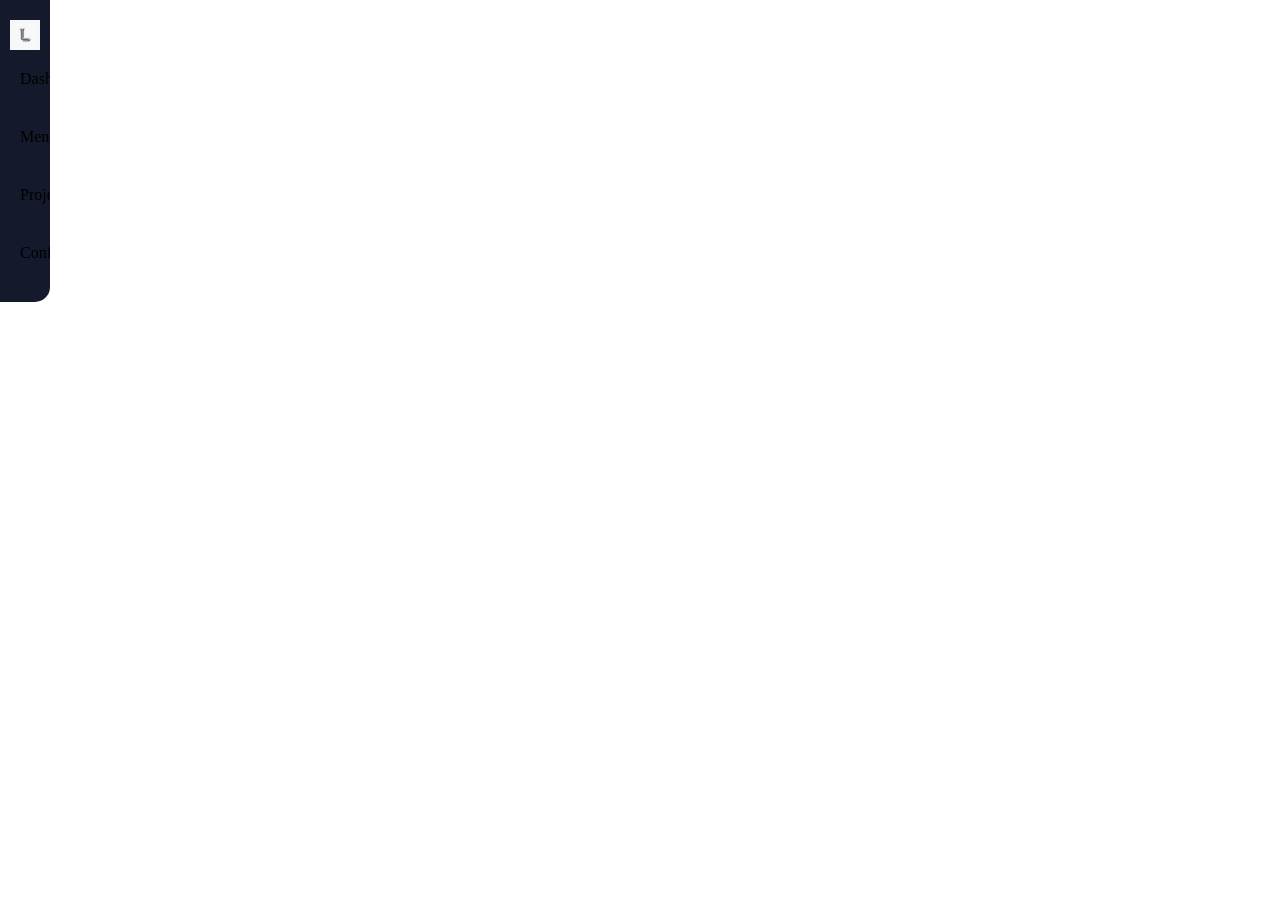
==== index.html @ 0a6986f7 "inicio da arquitetura e design da barra lateral" ====
<!DOCTYPE html>
<html lang="en">
<head>
    <meta charset="UTF-8">
    <meta name="viewport" content="width=device-width, initial-scale=1.0">
    <link rel="stylesheet" href="./css/style.css">
    <title>Lacerdx</title>
</head>
<body>
    <aside class="barra-lateral">
        <div class="header-barra">
            <img src="./assets/letraL.png" alt="logo">
            <h3>Lacerdx</h3>
        </div>

        <!-- Itens da barra -->
        <a href="#" class="itens-barra">Dashboard</a>
        <a href="#" class="itens-barra">Mensagens</a>
        <a href="#" class="itens-barra">Projetos</a>
        <a href="#" class="itens-barra">Configurações</a>
    </aside>
</body>
</html>
---- css/style.css ----
/* Reset */
*, 
*::before, 
*::after {
  box-sizing: border-box;
  margin: 0;
  padding: 0;
}

body{
    display: flex;
}

.itens-barra{
    color: black;
    text-decoration: none;
    display: flex;
    flex-direction: column;
    padding: 20px;
}

.itens-barra:hover{
    border-radius: 10px;
    background-color: rgba(255, 255, 30, 0.89)
}

.barra-lateral{
    width: 50px;
    background-color: #14192b;
    color: #eee;
    display: flex;
    flex-direction: column;
    padding: 20px 0px;
    border-top: 15px;
    border-bottom-right-radius: 15px;
    overflow: hidden;
    transition: 0.5s;
}

.barra-lateral:hover{
    width: 200px;
}

.header-barra{
    display: flex;
}

.header-barra > h3{
    margin-top: 5px;
}

.header-barra > img {
    width: 50px;
    padding: 0px 10px;

}
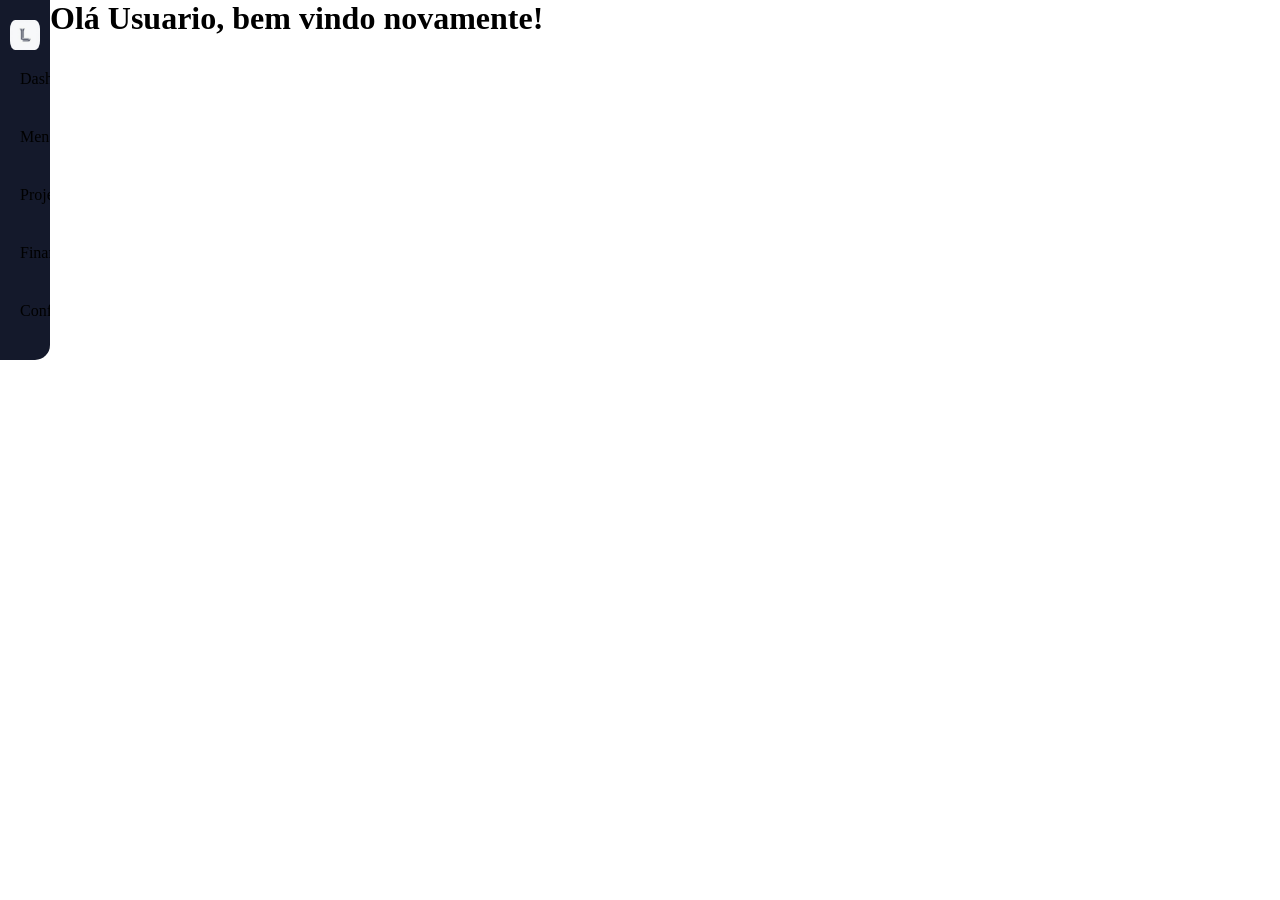
==== commit 9e1bcfcf: "reorganização das pastas" ====
--- a/index.html
+++ b/index.html
@@ -17,7 +17,10 @@
         <a href="#" class="itens-barra">Dashboard</a>
         <a href="#" class="itens-barra">Mensagens</a>
         <a href="#" class="itens-barra">Projetos</a>
+        <a href="#" class="itens-barra">Financeiro</a>
         <a href="#" class="itens-barra">Configurações</a>
     </aside>
+
+    <h1>Olá Usuario, bem vindo novamente!</h1>
 </body>
 </html>
--- a/css/style.css
+++ b/css/style.css
@@ -52,6 +52,8 @@
 .header-barra > img {
     width: 50px;
     padding: 0px 10px;
+    border-radius: 30%;
+    object-fit: cover;
 
 }
 
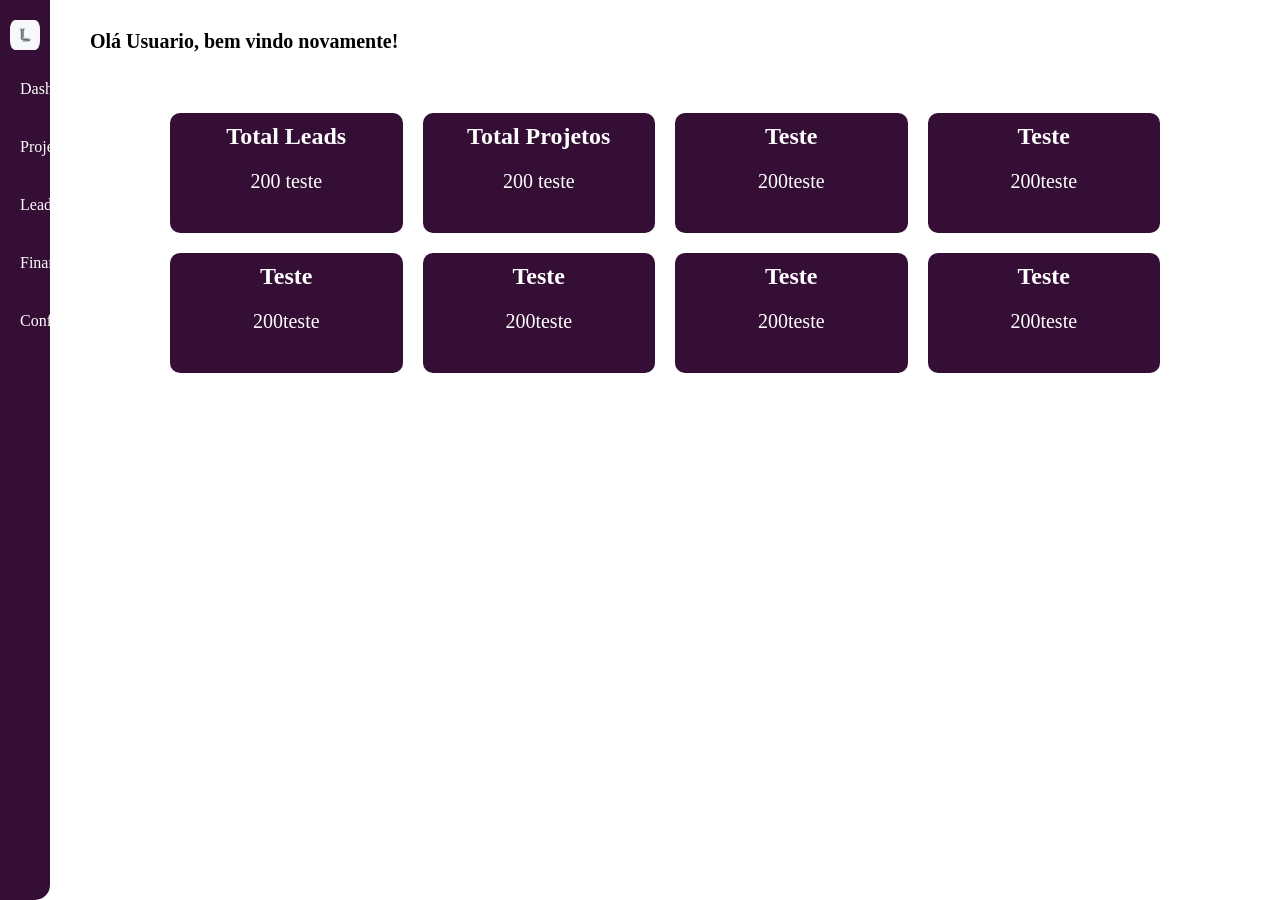
==== commit eb61efe7: "layout dashboard inicial" ====
--- a/index.html
+++ b/index.html
@@ -1,26 +1,63 @@
-<!DOCTYPE html>
+<!doctype html>
 <html lang="en">
-<head>
-    <meta charset="UTF-8">
-    <meta name="viewport" content="width=device-width, initial-scale=1.0">
-    <link rel="stylesheet" href="./css/style.css">
+  <head>
+    <meta charset="UTF-8" />
+    <meta name="viewport" content="width=device-width, initial-scale=1.0" />
+    <link rel="stylesheet" href="./assets/css/style.css" />
     <title>Lacerdx</title>
-</head>
-<body>
+  </head>
+  <body>
     <aside class="barra-lateral">
-        <div class="header-barra">
-            <img src="./assets/letraL.png" alt="logo">
-            <h3>Lacerdx</h3>
-        </div>
-
-        <!-- Itens da barra -->
-        <a href="#" class="itens-barra">Dashboard</a>
-        <a href="#" class="itens-barra">Mensagens</a>
-        <a href="#" class="itens-barra">Projetos</a>
-        <a href="#" class="itens-barra">Financeiro</a>
-        <a href="#" class="itens-barra">Configurações</a>
+      <div class="header-barra">
+        <img src="./assets/image/letraL.png" alt="logo" />
+        <h3>Lacerdx</h3>
+      </div>
+      <!-- Itens da barra -->
+      <a href="#" class="itens-barra">Dashboard</a>
+      <!-- <a href="#" class="itens-barra">Mensagens</a> -->
+      <a href="#" class="itens-barra">Projetos</a>
+      <a href="#" class="itens-barra">Leads</a>
+      <a href="#" class="itens-barra">Financeiro</a>
+      <a href="#" class="itens-barra">Configurações</a>
     </aside>
 
-    <h1>Olá Usuario, bem vindo novamente!</h1>
-</body>
-</html>+    <main>
+      <h1>Olá Usuario, bem vindo novamente!</h1>
+
+      <div class="container-dashboard">
+        <div class="caixa-dashboard">
+            <h2>Total Leads</h2>
+            <p>200 teste</p>
+        </div>
+        <div class="caixa-dashboard">
+            <h2>Total Projetos</h2>
+            <p>200 teste</p>
+        </div>
+        <div class="caixa-dashboard">
+            <h2>Teste</h2>
+            <p>200teste</p>
+        </div>
+        <div class="caixa-dashboard">
+            <h2>Teste</h2>
+            <p>200teste</p>
+        </div>
+        <div class="caixa-dashboard">
+            <h2>Teste</h2>
+            <p>200teste</p>
+        </div>
+        <div class="caixa-dashboard">
+            <h2>Teste</h2>
+            <p>200teste</p>
+        </div>
+        <div class="caixa-dashboard">
+            <h2>Teste</h2>
+            <p>200teste</p>
+        </div>
+        <div class="caixa-dashboard">
+            <h2>Teste</h2>
+            <p>200teste</p>
+        </div>
+      </div>
+    </main>
+  </body>
+</html>
--- a/assets/css/style.css
+++ b/assets/css/style.css
@@ -0,0 +1,106 @@
+/* Reset */
+*,
+*::before,
+*::after {
+  box-sizing: border-box;
+  margin: 0;
+  padding: 0;
+}
+
+body {
+  display: flex;
+  width: 100dvw;
+  height: 100dvh;
+  /* align-items: flex-start; */
+}
+
+main {
+  width: 100%;
+  display: flex;
+  flex-direction: column;
+  flex: 1;
+}
+
+h1 {
+  display: flex;
+  margin: 0px 0px 10px 40px;
+  margin-top: 30px;
+  font-size: 20px;
+}
+
+.itens-barra {
+  color: white;
+  text-decoration: none;
+  display: flex;
+  flex-direction: column;
+  padding: 20px;
+}
+
+.itens-barra:hover {
+  border-radius: 10px;
+  background-color: rgba(255, 68, 0, 0.655);
+}
+
+.barra-lateral {
+  width: 50px;
+  background-color: rgb(53, 14, 53);
+  display: flex;
+  color: white;
+  flex-direction: column;
+  padding: 20px 0px;
+  border-top: 15px;
+  border-bottom-right-radius: 15px;
+  overflow: hidden;
+  transition: 0.5s;
+}
+
+.barra-lateral:hover {
+  width: 200px;
+}
+
+.header-barra {
+  display: flex;
+  padding-bottom: 10px;
+}
+
+.header-barra > h3 {
+  margin-top: 5px;
+}
+
+.header-barra > img {
+  width: 50px;
+  padding: 0px 10px;
+  border-radius: 30%;
+  object-fit: cover;
+}
+
+.container-dashboard {
+  display: flex;
+  flex-wrap: wrap;
+  flex: 1;
+  width: 100%;
+  gap: 20px;
+  padding: 50px;
+  justify-content: center;
+    align-content: flex-start; /* evita que as linhas se espalhem pela altura toda */
+
+}
+
+.caixa-dashboard {
+  width: calc(25% - 50px); /* 4 caixas por linha */
+  height: 120px;
+  background-color: rgb(53, 14, 53);
+  border-radius: 10px;
+  display: flex;
+  flex-direction: column;
+  align-items: center;
+  color: white;
+}
+.caixa-dashboard > h2 {
+  margin-top: 10px;
+}
+
+.caixa-dashboard > p {
+  font-size: 20px;
+  padding: 20px;
+}
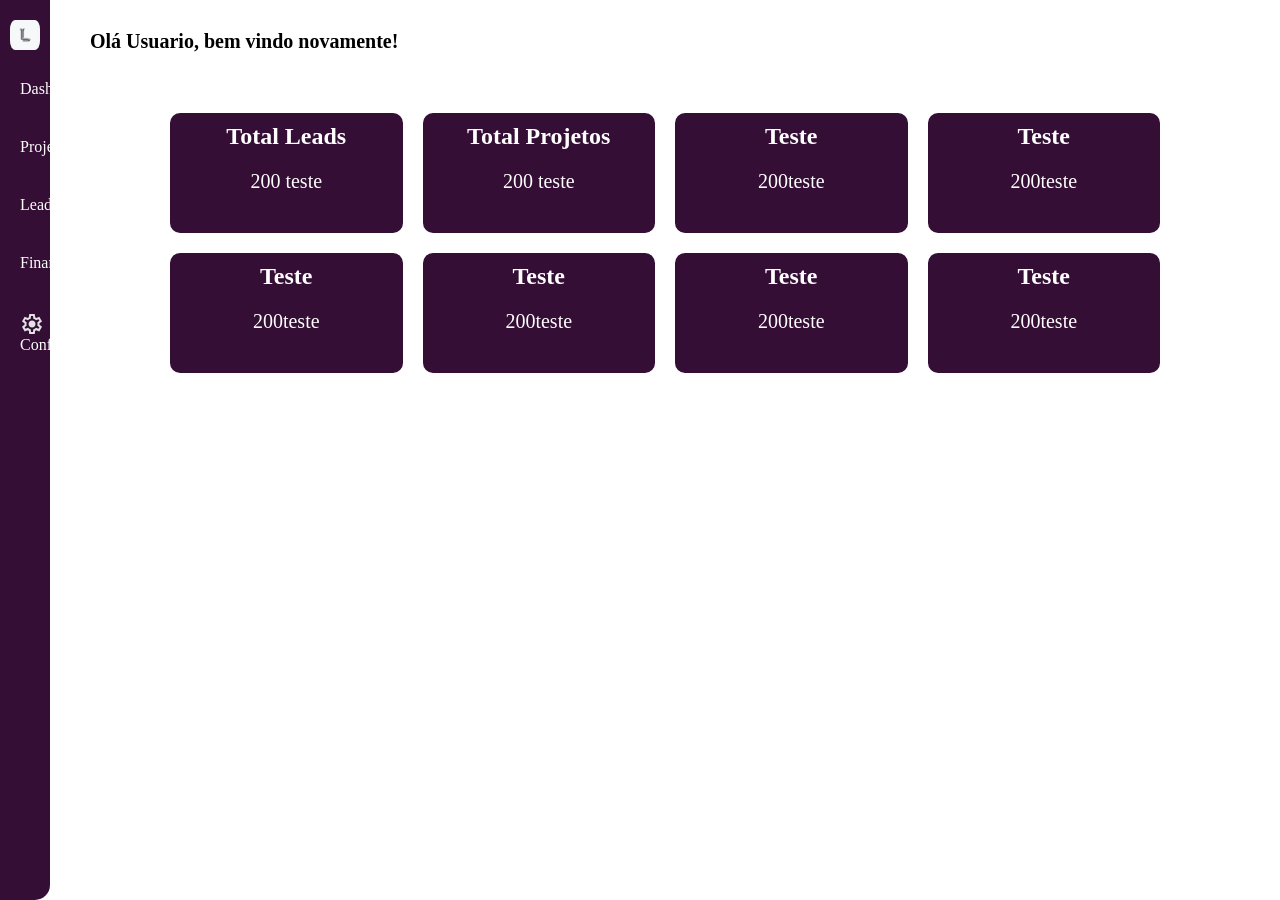
==== commit d2885070: "tentativa icon na barra lateral" ====
--- a/index.html
+++ b/index.html
@@ -18,7 +18,7 @@
       <a href="#" class="itens-barra">Projetos</a>
       <a href="#" class="itens-barra">Leads</a>
       <a href="#" class="itens-barra">Financeiro</a>
-      <a href="#" class="itens-barra">Configurações</a>
+      <a href="#" class="itens-barra"><svg xmlns="http://www.w3.org/2000/svg" height="24px" viewBox="0 -960 960 960" width="24px" fill="#e3e3e3"><path d="m370-80-16-128q-13-5-24.5-12T307-235l-119 50L78-375l103-78q-1-7-1-13.5v-27q0-6.5 1-13.5L78-585l110-190 119 50q11-8 23-15t24-12l16-128h220l16 128q13 5 24.5 12t22.5 15l119-50 110 190-103 78q1 7 1 13.5v27q0 6.5-2 13.5l103 78-110 190-118-50q-11 8-23 15t-24 12L590-80H370Zm70-80h79l14-106q31-8 57.5-23.5T639-327l99 41 39-68-86-65q5-14 7-29.5t2-31.5q0-16-2-31.5t-7-29.5l86-65-39-68-99 42q-22-23-48.5-38.5T533-694l-13-106h-79l-14 106q-31 8-57.5 23.5T321-633l-99-41-39 68 86 64q-5 15-7 30t-2 32q0 16 2 31t7 30l-86 65 39 68 99-42q22 23 48.5 38.5T427-266l13 106Zm42-180q58 0 99-41t41-99q0-58-41-99t-99-41q-59 0-99.5 41T342-480q0 58 40.5 99t99.5 41Zm-2-140Z"/></svg>Configurações</a>
     </aside>
 
     <main>
--- a/assets/css/style.css
+++ b/assets/css/style.css
@@ -82,8 +82,7 @@
   gap: 20px;
   padding: 50px;
   justify-content: center;
-    align-content: flex-start; /* evita que as linhas se espalhem pela altura toda */
-
+  align-content: flex-start; /* evita que as linhas se espalhem pela altura toda */
 }
 
 .caixa-dashboard {
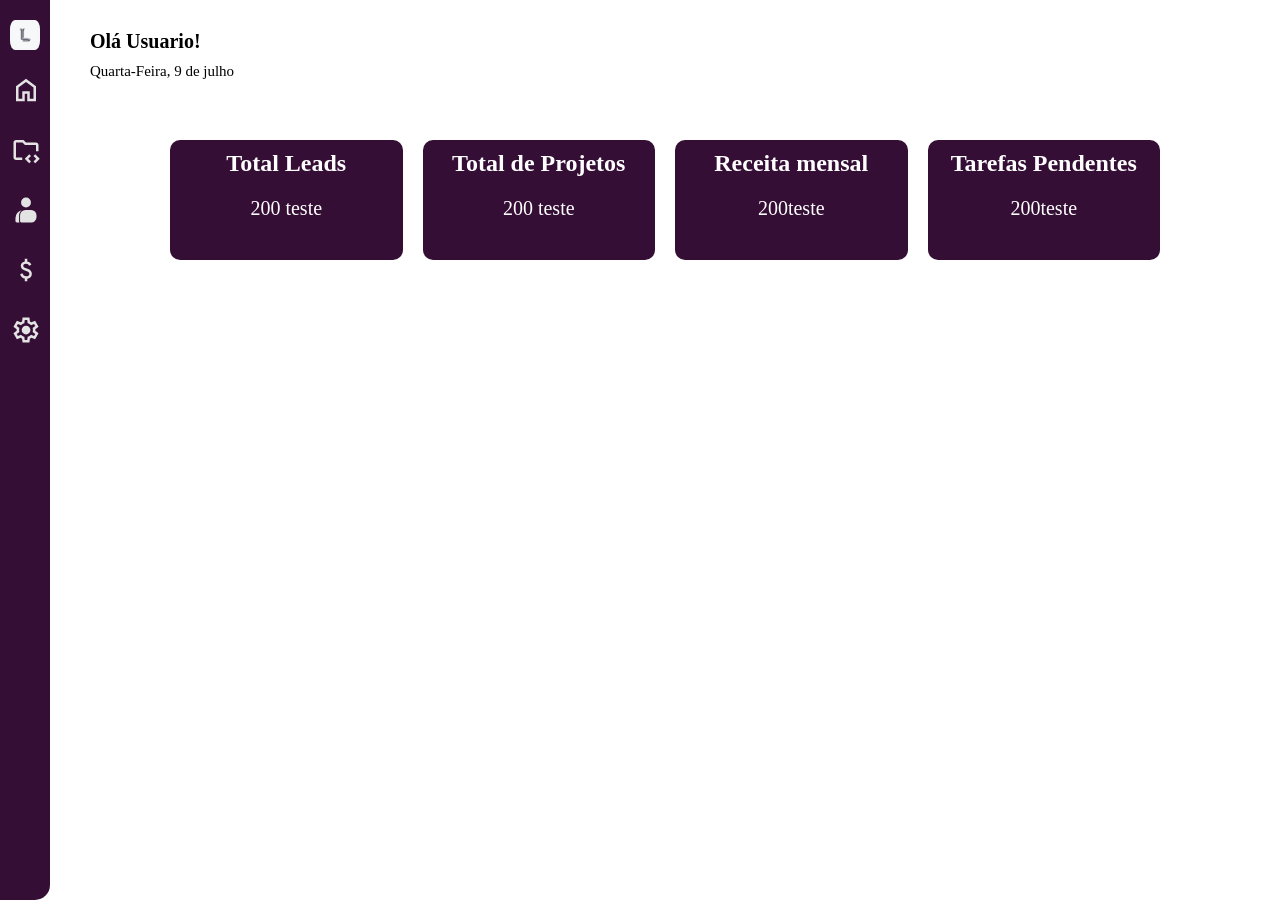
==== commit a8741453: "Ajsute no Dashboard e icones na barra lateral funcionando" ====
--- a/index.html
+++ b/index.html
@@ -1,5 +1,5 @@
 <!doctype html>
-<html lang="en">
+<html lang="pt-br">
   <head>
     <meta charset="UTF-8" />
     <meta name="viewport" content="width=device-width, initial-scale=1.0" />
@@ -7,57 +7,59 @@
     <title>Lacerdx</title>
   </head>
   <body>
+    <!-- Barra Laterak-->
     <aside class="barra-lateral">
+      <!-- Logo + nome do sistema -->
       <div class="header-barra">
         <img src="./assets/image/letraL.png" alt="logo" />
         <h3>Lacerdx</h3>
       </div>
-      <!-- Itens da barra -->
-      <a href="#" class="itens-barra">Dashboard</a>
-      <!-- <a href="#" class="itens-barra">Mensagens</a> -->
-      <a href="#" class="itens-barra">Projetos</a>
-      <a href="#" class="itens-barra">Leads</a>
-      <a href="#" class="itens-barra">Financeiro</a>
-      <a href="#" class="itens-barra"><svg xmlns="http://www.w3.org/2000/svg" height="24px" viewBox="0 -960 960 960" width="24px" fill="#e3e3e3"><path d="m370-80-16-128q-13-5-24.5-12T307-235l-119 50L78-375l103-78q-1-7-1-13.5v-27q0-6.5 1-13.5L78-585l110-190 119 50q11-8 23-15t24-12l16-128h220l16 128q13 5 24.5 12t22.5 15l119-50 110 190-103 78q1 7 1 13.5v27q0 6.5-2 13.5l103 78-110 190-118-50q-11 8-23 15t-24 12L590-80H370Zm70-80h79l14-106q31-8 57.5-23.5T639-327l99 41 39-68-86-65q5-14 7-29.5t2-31.5q0-16-2-31.5t-7-29.5l86-65-39-68-99 42q-22-23-48.5-38.5T533-694l-13-106h-79l-14 106q-31 8-57.5 23.5T321-633l-99-41-39 68 86 64q-5 15-7 30t-2 32q0 16 2 31t7 30l-86 65 39 68 99-42q22 23 48.5 38.5T427-266l13 106Zm42-180q58 0 99-41t41-99q0-58-41-99t-99-41q-59 0-99.5 41T342-480q0 58 40.5 99t99.5 41Zm-2-140Z"/></svg>Configurações</a>
+
+      <nav class="nav-barra">
+        <a href="#" class="itens-barra"><svg xmlns="http://www.w3.org/2000/svg" height="24px" viewBox="0 -960 960 960" width="24px" fill="#e3e3e3"><path d="M240-200h120v-240h240v240h120v-360L480-740 240-560v360Zm-80 80v-480l320-240 320 240v480H520v-240h-80v240H160Zm320-350Z"/></svg>
+          Dashboard</a>
+        <a href="#" class="itens-barra"><svg xmlns="http://www.w3.org/2000/svg" height="24px" viewBox="0 -960 960 960" width="24px" fill="#e3e3e3"><path d="M160-240v-480 520-40Zm0 80q-33 0-56.5-23.5T80-240v-480q0-33 23.5-56.5T160-800h240l80 80h320q33 0 56.5 23.5T880-640v200h-80v-200H447l-80-80H160v480h200v80H160ZM584-56 440-200l144-144 56 57-87 87 87 87-56 57Zm192 0-56-57 87-87-87-87 56-57 144 144L776-56Z"/></svg>
+          Projetos</a>
+        <a href="#" class="itens-barra"><svg xmlns="http://www.w3.org/2000/svg" height="24px" viewBox="0 -960 960 960" width="24px" fill="#e3e3e3"><path d="M185-80q-17 0-29.5-12.5T143-122v-105q0-90 56-159t144-88q-40 28-62 70.5T259-312v190q0 11 3 22t10 20h-87Zm147 0q-17 0-29.5-12.5T290-122v-190q0-70 49.5-119T459-480h189q70 0 119 49t49 119v64q0 70-49 119T648-80H332Zm148-484q-66 0-112-46t-46-112q0-66 46-112t112-46q66 0 112 46t46 112q0 66-46 112t-112 46Z"/></svg>
+          Leads</a>
+        <a href="#" class="itens-barra"><svg xmlns="http://www.w3.org/2000/svg" height="24px" viewBox="0 -960 960 960" width="24px" fill="#e3e3e3"><path d="M441-120v-86q-53-12-91.5-46T293-348l74-30q15 48 44.5 73t77.5 25q41 0 69.5-18.5T587-356q0-35-22-55.5T463-458q-86-27-118-64.5T313-614q0-65 42-101t86-41v-84h80v84q50 8 82.5 36.5T651-650l-74 32q-12-32-34-48t-60-16q-44 0-67 19.5T393-614q0 33 30 52t104 40q69 20 104.5 63.5T667-358q0 71-42 108t-104 46v84h-80Z"/></svg>
+          Financeiro</a>
+        <a href="#" class="itens-barra">
+          <svg xmlns="http://www.w3.org/2000/svg" height="24px" viewBox="0 -960 960 960" width="24px" fill="#e3e3e3"><path d="m370-80-16-128q-13-5-24.5-12T307-235l-119 50L78-375l103-78q-1-7-1-13.5v-27q0-6.5 1-13.5L78-585l110-190 119 50q11-8 23-15t24-12l16-128h220l16 128q13 5 24.5 12t22.5 15l119-50 110 190-103 78q1 7 1 13.5v27q0 6.5-2 13.5l103 78-110 190-118-50q-11 8-23 15t-24 12L590-80H370Zm70-80h79l14-106q31-8 57.5-23.5T639-327l99 41 39-68-86-65q5-14 7-29.5t2-31.5q0-16-2-31.5t-7-29.5l86-65-39-68-99 42q-22-23-48.5-38.5T533-694l-13-106h-79l-14 106q-31 8-57.5 23.5T321-633l-99-41-39 68 86 64q-5 15-7 30t-2 32q0 16 2 31t7 30l-86 65 39 68 99-42q22 23 48.5 38.5T427-266l13 106Zm42-180q58 0 99-41t41-99q0-58-41-99t-99-41q-59 0-99.5 41T342-480q0 58 40.5 99t99.5 41Zm-2-140Z"/></svg>
+          Configurações</a>
+      </nav>
     </aside>
 
+  <!-- Tela Principal -->
     <main>
-      <h1>Olá Usuario, bem vindo novamente!</h1>
+      <!-- Mensagem de boas-vindas -->
+      <section class="bem-vindo">
+        <h1>Olá Usuario!</h1>
+        <p>Quarta-Feira, 9 de julho</p>
+      </section>
 
-      <div class="container-dashboard">
+      <!-- Indicadores do dashboard -->
+      <section class="container-dashboard">
         <div class="caixa-dashboard">
-            <h2>Total Leads</h2>
-            <p>200 teste</p>
+          <h2>Total Leads</h2>
+          <p>200 teste</p>
         </div>
+
         <div class="caixa-dashboard">
-            <h2>Total Projetos</h2>
-            <p>200 teste</p>
+          <h2>Total de Projetos</h2>
+          <p>200 teste</p>
         </div>
+
         <div class="caixa-dashboard">
-            <h2>Teste</h2>
-            <p>200teste</p>
+          <h2>Receita mensal</h2>
+          <p>200teste</p>
         </div>
+
         <div class="caixa-dashboard">
-            <h2>Teste</h2>
-            <p>200teste</p>
+          <h2>Tarefas Pendentes</h2>
+          <p>200teste</p>
         </div>
-        <div class="caixa-dashboard">
-            <h2>Teste</h2>
-            <p>200teste</p>
-        </div>
-        <div class="caixa-dashboard">
-            <h2>Teste</h2>
-            <p>200teste</p>
-        </div>
-        <div class="caixa-dashboard">
-            <h2>Teste</h2>
-            <p>200teste</p>
-        </div>
-        <div class="caixa-dashboard">
-            <h2>Teste</h2>
-            <p>200teste</p>
-        </div>
-      </div>
+      </section>
     </main>
   </body>
 </html>
--- a/assets/css/style.css
+++ b/assets/css/style.css
@@ -11,60 +11,35 @@
   display: flex;
   width: 100dvw;
   height: 100dvh;
-  /* align-items: flex-start; */
 }
 
 main {
   width: 100%;
+  flex: 1;
   display: flex;
   flex-direction: column;
-  flex: 1;
-}
-
-h1 {
-  display: flex;
-  margin: 0px 0px 10px 40px;
-  margin-top: 30px;
-  font-size: 20px;
-}
-
-.itens-barra {
-  color: white;
-  text-decoration: none;
-  display: flex;
-  flex-direction: column;
-  padding: 20px;
-}
-
-.itens-barra:hover {
-  border-radius: 10px;
-  background-color: rgba(255, 68, 0, 0.655);
 }
 
 .barra-lateral {
-  width: 50px;
+  width: 50px; 
+  padding: 20px 0px;
   background-color: rgb(53, 14, 53);
+  color: white;
   display: flex;
-  color: white;
   flex-direction: column;
-  padding: 20px 0px;
-  border-top: 15px;
   border-bottom-right-radius: 15px;
   overflow: hidden;
-  transition: 0.5s;
+  transition: 0.5s; /* anima a abertura/fechamento do menu */
 }
 
 .barra-lateral:hover {
   width: 200px;
 }
 
+/* Cabeçalho da barra: logo + nome do sistema */
 .header-barra {
   display: flex;
   padding-bottom: 10px;
-}
-
-.header-barra > h3 {
-  margin-top: 5px;
 }
 
 .header-barra > img {
@@ -74,13 +49,56 @@
   object-fit: cover;
 }
 
+.header-barra > h3 {
+  margin-top: 5px;
+}
+
+/* Links do menu lateral */
+.itens-barra {
+  padding: 15px 1px;
+  color: white;
+  text-decoration: none;
+  display: flex;
+  font-size: 15px;
+  flex-direction: row;      /* mudou de column para row */
+  align-items: center;      /* alinha verticalmente svg e texto */
+  gap: 10px;                /* espaço entre o ícone e o texto */
+}
+
+.itens-barra > svg {
+  flex-shrink: 0;           /* impede o ícone de ser espremido/cortado */
+  width: 50px;
+  height: 30px;
+}
+
+
+.itens-barra:hover {
+  border-radius: 10px;
+  background-color: rgba(255, 68, 0, 0.655);
+}
+
+.bem-vindo {
+  display: flex;
+  flex-direction: column;
+}
+
+.bem-vindo > h1 {
+  margin: 30px 0px 10px 40px;
+  font-size: 20px;
+}
+
+.bem-vindo > p {
+  margin: 0px 0px 10px 40px;
+  font-size: 15px;
+}
+
 .container-dashboard {
+  flex: 1;
+  width: 100%;
+  padding: 50px;
   display: flex;
   flex-wrap: wrap;
-  flex: 1;
-  width: 100%;
   gap: 20px;
-  padding: 50px;
   justify-content: center;
   align-content: flex-start; /* evita que as linhas se espalhem pela altura toda */
 }
@@ -90,16 +108,17 @@
   height: 120px;
   background-color: rgb(53, 14, 53);
   border-radius: 10px;
+  color: white;
   display: flex;
   flex-direction: column;
   align-items: center;
-  color: white;
 }
+
 .caixa-dashboard > h2 {
   margin-top: 10px;
 }
 
 .caixa-dashboard > p {
+  padding: 20px;
   font-size: 20px;
-  padding: 20px;
-}
+}
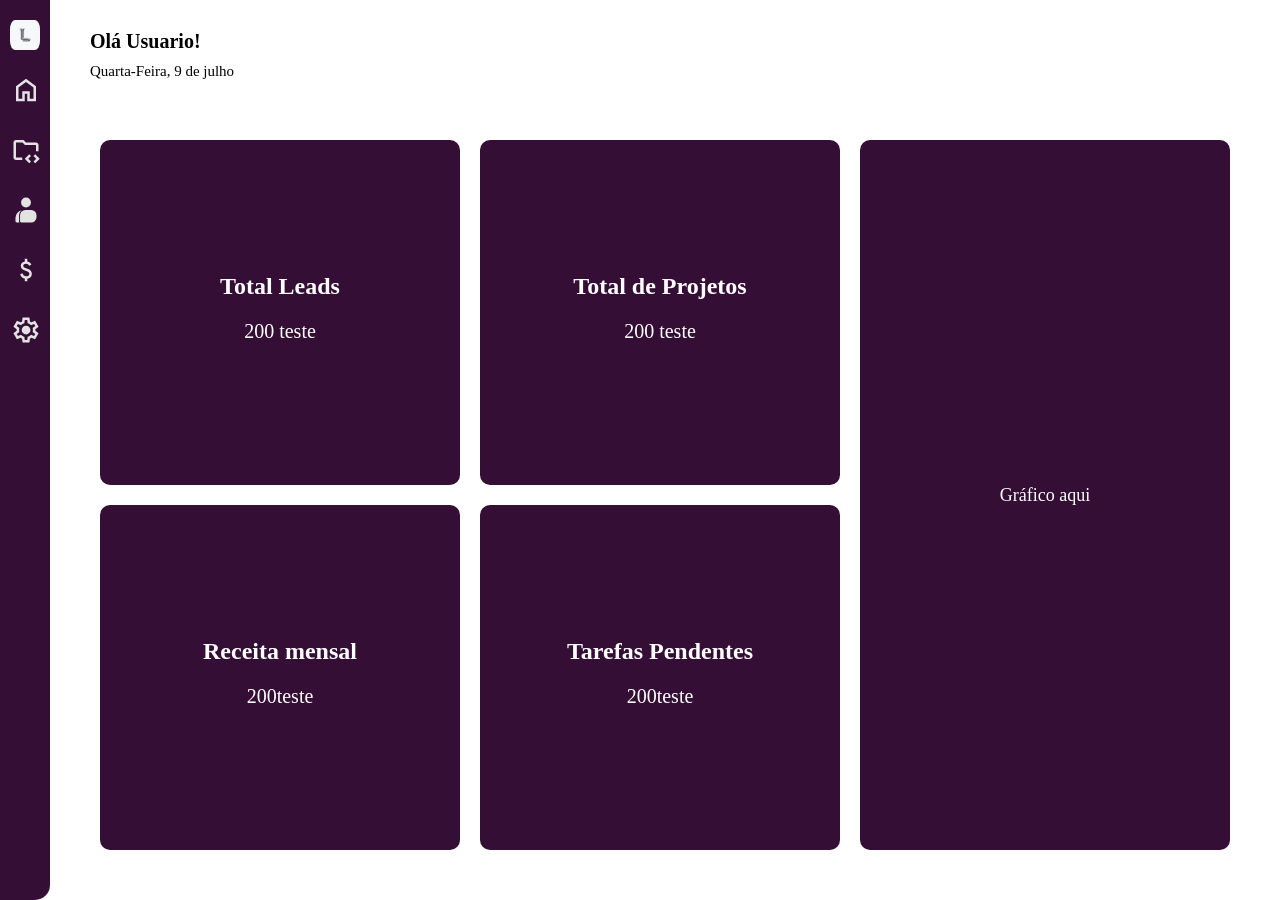
==== commit 41ec1f8b: "adicionado favicon, tela para grafico e remanejado cards do dashboard" ====
--- a/index.html
+++ b/index.html
@@ -3,62 +3,123 @@
   <head>
     <meta charset="UTF-8" />
     <meta name="viewport" content="width=device-width, initial-scale=1.0" />
+    <link rel="shortcut icon" href="./assets/image/favicon.ico" type="image/x-icon">
     <link rel="stylesheet" href="./assets/css/style.css" />
     <title>Lacerdx</title>
   </head>
   <body>
-    <!-- Barra Laterak-->
+    <!-- Barra Lateral -->
     <aside class="barra-lateral">
-      <!-- Logo + nome do sistema -->
       <div class="header-barra">
         <img src="./assets/image/letraL.png" alt="logo" />
         <h3>Lacerdx</h3>
       </div>
 
       <nav class="nav-barra">
-        <a href="#" class="itens-barra"><svg xmlns="http://www.w3.org/2000/svg" height="24px" viewBox="0 -960 960 960" width="24px" fill="#e3e3e3"><path d="M240-200h120v-240h240v240h120v-360L480-740 240-560v360Zm-80 80v-480l320-240 320 240v480H520v-240h-80v240H160Zm320-350Z"/></svg>
-          Dashboard</a>
-        <a href="#" class="itens-barra"><svg xmlns="http://www.w3.org/2000/svg" height="24px" viewBox="0 -960 960 960" width="24px" fill="#e3e3e3"><path d="M160-240v-480 520-40Zm0 80q-33 0-56.5-23.5T80-240v-480q0-33 23.5-56.5T160-800h240l80 80h320q33 0 56.5 23.5T880-640v200h-80v-200H447l-80-80H160v480h200v80H160ZM584-56 440-200l144-144 56 57-87 87 87 87-56 57Zm192 0-56-57 87-87-87-87 56-57 144 144L776-56Z"/></svg>
-          Projetos</a>
-        <a href="#" class="itens-barra"><svg xmlns="http://www.w3.org/2000/svg" height="24px" viewBox="0 -960 960 960" width="24px" fill="#e3e3e3"><path d="M185-80q-17 0-29.5-12.5T143-122v-105q0-90 56-159t144-88q-40 28-62 70.5T259-312v190q0 11 3 22t10 20h-87Zm147 0q-17 0-29.5-12.5T290-122v-190q0-70 49.5-119T459-480h189q70 0 119 49t49 119v64q0 70-49 119T648-80H332Zm148-484q-66 0-112-46t-46-112q0-66 46-112t112-46q66 0 112 46t46 112q0 66-46 112t-112 46Z"/></svg>
-          Leads</a>
-        <a href="#" class="itens-barra"><svg xmlns="http://www.w3.org/2000/svg" height="24px" viewBox="0 -960 960 960" width="24px" fill="#e3e3e3"><path d="M441-120v-86q-53-12-91.5-46T293-348l74-30q15 48 44.5 73t77.5 25q41 0 69.5-18.5T587-356q0-35-22-55.5T463-458q-86-27-118-64.5T313-614q0-65 42-101t86-41v-84h80v84q50 8 82.5 36.5T651-650l-74 32q-12-32-34-48t-60-16q-44 0-67 19.5T393-614q0 33 30 52t104 40q69 20 104.5 63.5T667-358q0 71-42 108t-104 46v84h-80Z"/></svg>
-          Financeiro</a>
+        <a href="#" class="itens-barra"
+          ><svg
+            xmlns="http://www.w3.org/2000/svg"
+            height="24px"
+            viewBox="0 -960 960 960"
+            width="24px"
+            fill="#e3e3e3"
+          >
+            <path
+              d="M240-200h120v-240h240v240h120v-360L480-740 240-560v360Zm-80 80v-480l320-240 320 240v480H520v-240h-80v240H160Zm320-350Z"
+            />
+          </svg>
+          Dashboard</a
+        >
+        <a href="#" class="itens-barra"
+          ><svg
+            xmlns="http://www.w3.org/2000/svg"
+            height="24px"
+            viewBox="0 -960 960 960"
+            width="24px"
+            fill="#e3e3e3"
+          >
+            <path
+              d="M160-240v-480 520-40Zm0 80q-33 0-56.5-23.5T80-240v-480q0-33 23.5-56.5T160-800h240l80 80h320q33 0 56.5 23.5T880-640v200h-80v-200H447l-80-80H160v480h200v80H160ZM584-56 440-200l144-144 56 57-87 87 87 87-56 57Zm192 0-56-57 87-87-87-87 56-57 144 144L776-56Z"
+            />
+          </svg>
+          Projetos</a
+        >
+        <a href="#" class="itens-barra"
+          ><svg
+            xmlns="http://www.w3.org/2000/svg"
+            height="24px"
+            viewBox="0 -960 960 960"
+            width="24px"
+            fill="#e3e3e3"
+          >
+            <path
+              d="M185-80q-17 0-29.5-12.5T143-122v-105q0-90 56-159t144-88q-40 28-62 70.5T259-312v190q0 11 3 22t10 20h-87Zm147 0q-17 0-29.5-12.5T290-122v-190q0-70 49.5-119T459-480h189q70 0 119 49t49 119v64q0 70-49 119T648-80H332Zm148-484q-66 0-112-46t-46-112q0-66 46-112t112-46q66 0 112 46t46 112q0 66-46 112t-112 46Z"
+            />
+          </svg>
+          Leads</a
+        >
+        <a href="#" class="itens-barra"
+          ><svg
+            xmlns="http://www.w3.org/2000/svg"
+            height="24px"
+            viewBox="0 -960 960 960"
+            width="24px"
+            fill="#e3e3e3"
+          >
+            <path
+              d="M441-120v-86q-53-12-91.5-46T293-348l74-30q15 48 44.5 73t77.5 25q41 0 69.5-18.5T587-356q0-35-22-55.5T463-458q-86-27-118-64.5T313-614q0-65 42-101t86-41v-84h80v84q50 8 82.5 36.5T651-650l-74 32q-12-32-34-48t-60-16q-44 0-67 19.5T393-614q0 33 30 52t104 40q69 20 104.5 63.5T667-358q0 71-42 108t-104 46v84h-80Z"
+            />
+          </svg>
+          Financeiro</a
+        >
         <a href="#" class="itens-barra">
-          <svg xmlns="http://www.w3.org/2000/svg" height="24px" viewBox="0 -960 960 960" width="24px" fill="#e3e3e3"><path d="m370-80-16-128q-13-5-24.5-12T307-235l-119 50L78-375l103-78q-1-7-1-13.5v-27q0-6.5 1-13.5L78-585l110-190 119 50q11-8 23-15t24-12l16-128h220l16 128q13 5 24.5 12t22.5 15l119-50 110 190-103 78q1 7 1 13.5v27q0 6.5-2 13.5l103 78-110 190-118-50q-11 8-23 15t-24 12L590-80H370Zm70-80h79l14-106q31-8 57.5-23.5T639-327l99 41 39-68-86-65q5-14 7-29.5t2-31.5q0-16-2-31.5t-7-29.5l86-65-39-68-99 42q-22-23-48.5-38.5T533-694l-13-106h-79l-14 106q-31 8-57.5 23.5T321-633l-99-41-39 68 86 64q-5 15-7 30t-2 32q0 16 2 31t7 30l-86 65 39 68 99-42q22 23 48.5 38.5T427-266l13 106Zm42-180q58 0 99-41t41-99q0-58-41-99t-99-41q-59 0-99.5 41T342-480q0 58 40.5 99t99.5 41Zm-2-140Z"/></svg>
-          Configurações</a>
+          <svg
+            xmlns="http://www.w3.org/2000/svg"
+            height="24px"
+            viewBox="0 -960 960 960"
+            width="24px"
+            fill="#e3e3e3"
+          >
+            <path
+              d="m370-80-16-128q-13-5-24.5-12T307-235l-119 50L78-375l103-78q-1-7-1-13.5v-27q0-6.5 1-13.5L78-585l110-190 119 50q11-8 23-15t24-12l16-128h220l16 128q13 5 24.5 12t22.5 15l119-50 110 190-103 78q1 7 1 13.5v27q0 6.5-2 13.5l103 78-110 190-118-50q-11 8-23 15t-24 12L590-80H370Zm70-80h79l14-106q31-8 57.5-23.5T639-327l99 41 39-68-86-65q5-14 7-29.5t2-31.5q0-16-2-31.5t-7-29.5l86-65-39-68-99 42q-22-23-48.5-38.5T533-694l-13-106h-79l-14 106q-31 8-57.5 23.5T321-633l-99-41-39 68 86 64q-5 15-7 30t-2 32q0 16 2 31t7 30l-86 65 39 68 99-42q22 23 48.5 38.5T427-266l13 106Zm42-180q58 0 99-41t41-99q0-58-41-99t-99-41q-59 0-99.5 41T342-480q0 58 40.5 99t99.5 41Zm-2-140Z"
+            />
+          </svg>
+          Configurações</a
+        >
       </nav>
     </aside>
 
-  <!-- Tela Principal -->
+    <!-- Tela Principal -->
     <main>
-      <!-- Mensagem de boas-vindas -->
       <section class="bem-vindo">
         <h1>Olá Usuario!</h1>
         <p>Quarta-Feira, 9 de julho</p>
       </section>
 
-      <!-- Indicadores do dashboard -->
       <section class="container-dashboard">
-        <div class="caixa-dashboard">
-          <h2>Total Leads</h2>
-          <p>200 teste</p>
+        <div class="grid-caixas">
+          <div class="caixa-dashboard">
+            <h2>Total Leads</h2>
+            <p>200 teste</p>
+          </div>
+
+          <div class="caixa-dashboard">
+            <h2>Total de Projetos</h2>
+            <p>200 teste</p>
+          </div>
+
+          <div class="caixa-dashboard">
+            <h2>Receita mensal</h2>
+            <p>200teste</p>
+          </div>
+
+          <div class="caixa-dashboard">
+            <h2>Tarefas Pendentes</h2>
+            <p>200teste</p>
+          </div>
         </div>
 
-        <div class="caixa-dashboard">
-          <h2>Total de Projetos</h2>
-          <p>200 teste</p>
-        </div>
-
-        <div class="caixa-dashboard">
-          <h2>Receita mensal</h2>
-          <p>200teste</p>
-        </div>
-
-        <div class="caixa-dashboard">
-          <h2>Tarefas Pendentes</h2>
-          <p>200teste</p>
-        </div>
+        <div class="grafico-caixa">Gráfico aqui</div>
       </section>
     </main>
   </body>
--- a/assets/css/style.css
+++ b/assets/css/style.css
@@ -29,14 +29,13 @@
   flex-direction: column;
   border-bottom-right-radius: 15px;
   overflow: hidden;
-  transition: 0.5s; /* anima a abertura/fechamento do menu */
+  transition: 0.5s;
 }
 
 .barra-lateral:hover {
   width: 200px;
 }
 
-/* Cabeçalho da barra: logo + nome do sistema */
 .header-barra {
   display: flex;
   padding-bottom: 10px;
@@ -53,24 +52,22 @@
   margin-top: 5px;
 }
 
-/* Links do menu lateral */
 .itens-barra {
   padding: 15px 1px;
   color: white;
   text-decoration: none;
   display: flex;
   font-size: 15px;
-  flex-direction: row;      /* mudou de column para row */
-  align-items: center;      /* alinha verticalmente svg e texto */
-  gap: 10px;                /* espaço entre o ícone e o texto */
+  flex-direction: row;
+  align-items: center;
+  gap: 10px;
 }
 
 .itens-barra > svg {
-  flex-shrink: 0;           /* impede o ícone de ser espremido/cortado */
+  flex-shrink: 0;
   width: 50px;
   height: 30px;
 }
-
 
 .itens-barra:hover {
   border-radius: 10px;
@@ -92,26 +89,32 @@
   font-size: 15px;
 }
 
+/* Container principal do dashboard: grid de caixas + gráfico lado a lado */
 .container-dashboard {
   flex: 1;
   width: 100%;
   padding: 50px;
-  display: flex;
-  flex-wrap: wrap;
+  display: grid;
+  grid-template-columns: 2fr 1fr;
   gap: 20px;
-  justify-content: center;
-  align-content: flex-start; /* evita que as linhas se espalhem pela altura toda */
+}
+
+/* Grid 2x2 com as 4 caixas */
+.grid-caixas {
+  display: grid;
+  grid-template-columns: repeat(2, 1fr);
+  grid-template-rows: repeat(2, 1fr);
+  gap: 20px;
 }
 
 .caixa-dashboard {
-  width: calc(25% - 50px); /* 4 caixas por linha */
-  height: 120px;
   background-color: rgb(53, 14, 53);
   border-radius: 10px;
   color: white;
   display: flex;
   flex-direction: column;
   align-items: center;
+  justify-content: center;
 }
 
 .caixa-dashboard > h2 {
@@ -121,4 +124,15 @@
 .caixa-dashboard > p {
   padding: 20px;
   font-size: 20px;
+}
+
+/* Quadrado do gráfico ao lado */
+.grafico-caixa {
+  background-color: rgb(53, 14, 53);
+  border-radius: 10px;
+  color: white;
+  display: flex;
+  align-items: center;
+  justify-content: center;
+  font-size: 18px;
 }
